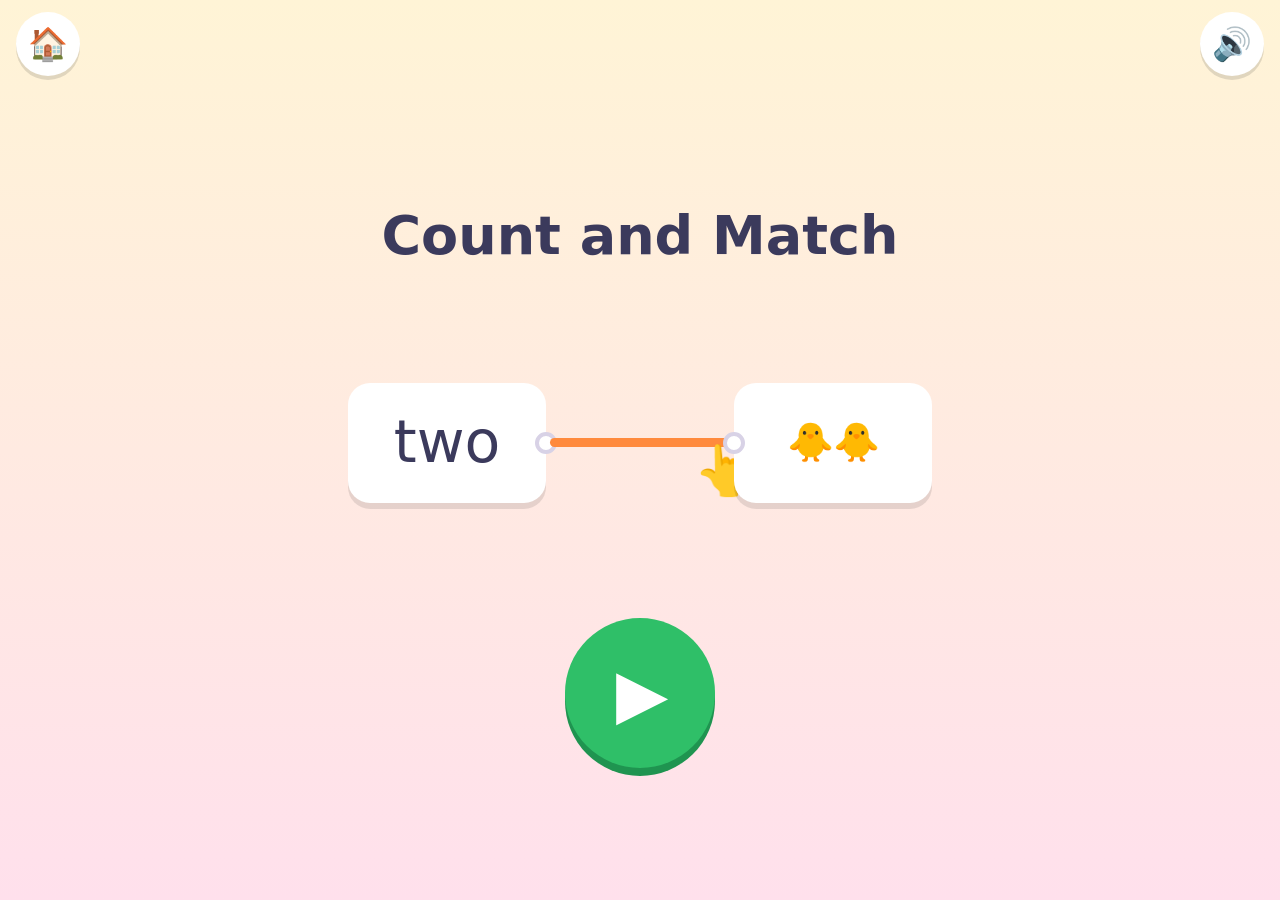
==== count-and-match/index.html @ 6da09826 "Add three number and Halloween games with shared kit - number-words: build the words one to ten from" ====
<!doctype html>
<html lang="en">
<head>
  <meta charset="utf-8">
  <meta name="viewport" content="width=device-width, initial-scale=1, viewport-fit=cover">
  <meta name="apple-mobile-web-app-capable" content="yes">
  <meta name="mobile-web-app-capable" content="yes">
  <title>Count and Match</title>
  <link rel="stylesheet" href="../shared/base.css">
  <link rel="stylesheet" href="style.css">
</head>
<body data-screen="start">
  <header class="topbar">
    <a class="icon-btn" href="../index.html" aria-label="All games">🏠</a>
    <div id="progress" class="progress" aria-hidden="true"></div>
    <button id="mute" class="icon-btn" type="button" aria-label="Mute" aria-pressed="false">🔊</button>
  </header>

  <main>
    <!-- Start screen: a small animated example of a connection -->
    <section id="screen-start" class="screen active">
      <h1 class="title">Count and Match</h1>
      <div class="demo" aria-hidden="true">
        <div class="mcard word-card demo-card">two</div>
        <div class="demo-line"><span class="demo-finger">👆</span></div>
        <div class="mcard set-card demo-card"><span class="set"><span>🐥</span><span>🐥</span></span></div>
      </div>
      <button id="play" class="big-btn pulse" type="button" aria-label="Play">▶</button>
    </section>

    <!-- Game screen: connect each word to the card with that many things -->
    <section id="screen-game" class="screen">
      <div id="board" class="board">
        <div id="words" class="col words"></div>
        <div id="sets" class="col sets"></div>
        <svg id="lines" class="lines" aria-hidden="true"></svg>
      </div>
    </section>

    <!-- End screen -->
    <section id="screen-end" class="screen">
      <div class="trophy" aria-hidden="true">🏆</div>
      <h2 class="well-done">Well done!</h2>
      <div id="end-stars" class="end-stars" aria-hidden="true"></div>
      <div class="end-buttons">
        <button id="again" class="big-btn" type="button" aria-label="Play again">▶</button>
      </div>
    </section>
  </main>

  <div id="celebrate" class="celebrate" aria-hidden="true"></div>

  <script src="../shared/kit.js"></script>
  <script src="game.js"></script>
</body>
</html>
---- shared/base.css ----
/* Shared look and touch behaviour for all games.
   Load it before the game's own stylesheet:  <link rel="stylesheet" href="../shared/base.css"> */

:root {
  --bg-top: #fff4d6;
  --bg-bottom: #ffe0ec;
  --ink: #3b3a5c;
  --card: #ffffff;
  --ghost: #d8d2e6;
  --accent: #ff8a3d;
  --go: #2fbf68;
  --go-shadow: #1f9450;
  --hint: #3d9bff;
  --font: "Chalkboard SE", "Comic Sans MS", "Comic Neue", "Trebuchet MS", system-ui, sans-serif;
}

* {
  box-sizing: border-box;
}

html,
body {
  margin: 0;
  height: 100%;
}

body {
  height: 100vh;
  height: 100dvh;
  display: flex;
  flex-direction: column;
  overflow: hidden;
  padding: env(safe-area-inset-top) env(safe-area-inset-right) env(safe-area-inset-bottom) env(safe-area-inset-left);
  background: linear-gradient(180deg, var(--bg-top), var(--bg-bottom));
  color: var(--ink);
  font-family: var(--font);
  /* Touch: no double-tap zoom, no selection, no callouts, no pull-to-refresh */
  touch-action: manipulation;
  user-select: none;
  -webkit-user-select: none;
  -webkit-touch-callout: none;
  -webkit-tap-highlight-color: transparent;
  overscroll-behavior: none;
}

button {
  font-family: inherit;
  color: inherit;
  border: 0;
  cursor: pointer;
}

/* ---------- Top bar ---------- */

.topbar {
  display: flex;
  align-items: center;
  justify-content: space-between;
  gap: 16px;
  padding: 12px 16px;
}

.icon-btn {
  width: 64px;
  height: 64px;
  flex: none;
  display: grid;
  place-items: center;
  border-radius: 50%;
  background: var(--card);
  box-shadow: 0 4px 0 rgba(0, 0, 0, 0.12);
  font-size: 32px;
  text-decoration: none;
  transition: transform 0.08s;
}

.icon-btn:active {
  transform: translateY(3px) scale(0.95);
}

.progress {
  display: flex;
  gap: 8px;
}

body:not([data-screen="game"]) .progress {
  visibility: hidden;
}

.dot {
  width: 36px;
  height: 36px;
  display: grid;
  place-items: center;
  border-radius: 50%;
  background: rgba(255, 255, 255, 0.7);
  border: 3px solid rgba(59, 58, 92, 0.15);
  font-size: 24px;
}

.dot.current {
  border-color: var(--accent);
}

.dot.done {
  background: transparent;
  border-color: transparent;
  animation: pop 0.4s ease-out;
}

/* ---------- Screens ---------- */

main {
  flex: 1;
  min-height: 0;
  position: relative;
}

.screen {
  display: none;
  height: 100%;
  flex-direction: column;
  align-items: center;
  justify-content: space-evenly;
  padding: 0 16px 16px;
}

.screen.active {
  display: flex;
}

.title {
  margin: 0;
  font-size: clamp(32px, 6vmin, 56px);
  text-align: center;
}

.title span {
  display: block;
  font-size: 0.55em;
  opacity: 0.7;
}

/* ---------- Buttons ---------- */

.big-btn {
  width: clamp(110px, 18vmin, 150px);
  height: clamp(110px, 18vmin, 150px);
  flex: none;
  border-radius: 50%;
  background: var(--go);
  box-shadow: 0 8px 0 var(--go-shadow);
  color: #fff;
  font-size: clamp(48px, 8vmin, 68px);
  padding-left: 0.15em; /* optically centre the ▶ */
  transition: transform 0.08s;
}

.big-btn:active {
  transform: translateY(6px);
  box-shadow: 0 2px 0 var(--go-shadow);
}

.small-btn {
  min-width: 120px;
  height: 80px;
  padding: 0 20px;
  border-radius: 24px;
  background: var(--card);
  box-shadow: 0 6px 0 rgba(0, 0, 0, 0.12);
  font-size: 36px;
  font-weight: bold;
  transition: transform 0.08s;
}

.small-btn:active {
  transform: translateY(4px);
}

.pulse {
  animation: pulse 1.6s ease-in-out infinite;
}

/* ---------- End screen ---------- */

.trophy {
  font-size: clamp(100px, 22vmin, 180px);
  line-height: 1;
  animation: bounce 1.2s ease-in-out infinite;
}

.well-done {
  margin: 0;
  font-size: clamp(44px, 9vmin, 80px);
}

.end-stars {
  font-size: clamp(32px, 6vmin, 52px);
  letter-spacing: 4px;
  text-align: center;
}

.end-buttons {
  display: flex;
  align-items: center;
  gap: 32px;
}

/* ---------- Celebration ---------- */

.celebrate {
  position: fixed;
  inset: 0;
  overflow: hidden;
  pointer-events: none;
}

.burst {
  position: absolute;
  bottom: -80px;
  animation: rise 1.6s ease-out forwards;
}

.bounce {
  animation: pop 0.4s ease-out;
}

.wobble {
  animation: wobble 0.45s ease-in-out;
}

/* ---------- Animations ---------- */

@keyframes pop {
  0% { transform: scale(1); }
  40% { transform: scale(1.18); }
  100% { transform: scale(1); }
}

@keyframes pulse {
  0%, 100% { transform: scale(1); }
  50% { transform: scale(1.08); }
}

@keyframes bounce {
  0%, 100% { transform: translateY(0); }
  50% { transform: translateY(-16px); }
}

@keyframes drop {
  from { transform: translateY(-30px) scale(0.5); opacity: 0; }
  to { transform: none; opacity: 1; }
}

@keyframes wobble {
  0%, 100% { transform: rotate(0); }
  25% { transform: rotate(-6deg); }
  75% { transform: rotate(6deg); }
}

@keyframes rise {
  0% { transform: translate(0, 0) rotate(0); opacity: 1; }
  100% { transform: translate(var(--dx), -75vh) rotate(var(--rot)); opacity: 0; }
}

@media (prefers-reduced-motion: reduce) {
  *, *::before, *::after {
    animation-duration: 0.01ms !important;
    animation-iteration-count: 1 !important;
  }
}
---- count-and-match/style.css ----
/* Count and Match: game-specific styles (shared look is in ../shared/base.css) */

:root {
  --dot: 22px; /* connector dot size */
}

/* ---------- Cards (used on the board and in the start demo) ---------- */

.mcard {
  position: relative;
  display: flex;
  align-items: center;
  justify-content: center;
  border: 4px solid transparent;
  border-radius: 22px;
  background: var(--card);
  box-shadow: 0 6px 0 rgba(0, 0, 0, 0.1);
  transition: transform 0.12s, border-color 0.12s;
}

/* Connector dot on the inner edge of each card */
.mcard::after {
  content: "";
  position: absolute;
  top: 50%;
  width: var(--dot);
  height: var(--dot);
  margin-top: calc(var(--dot) / -2);
  border-radius: 50%;
  background: var(--card);
  border: 4px solid var(--ghost);
  box-sizing: border-box;
}

.word-card::after {
  right: calc(var(--dot) / -2 - 4px);
}

.set-card::after {
  left: calc(var(--dot) / -2 - 4px);
}

.word-card {
  font-size: clamp(36px, 6.5vmin, 60px);
  line-height: 1;
}

.mcard.selected {
  border-color: var(--accent);
  transform: scale(1.05);
}

.mcard.selected::after {
  background: var(--accent);
  border-color: var(--accent);
}

.mcard.target {
  border-color: var(--hint);
}

.mcard.matched {
  border-color: var(--c);
  cursor: default;
}

.mcard.matched::after {
  background: var(--c);
  border-color: var(--c);
}

.word-card.matched {
  color: var(--c);
}

.mcard.hint {
  animation: card-glow 1s ease-in-out infinite;
}

.mcard.nudge {
  animation: pop 0.5s ease-out;
}

/* Objects to count, in rows of five */
.set {
  --size: clamp(28px, 5.4vmin, 46px);
  display: flex;
  flex-wrap: wrap;
  justify-content: center;
  max-width: calc(var(--size) * 5);
  font-size: calc(var(--size) * 0.82);
  line-height: 1;
}

.set > span {
  width: var(--size);
  height: var(--size);
  display: grid;
  place-items: center;
}

.set > span.hop {
  animation: hop 0.35s ease-out backwards;
}

/* ---------- Board ---------- */

.screen#screen-game {
  justify-content: center;
}

.board {
  position: relative;
  display: grid;
  grid-template-columns: minmax(0, 1fr) minmax(0, 1.25fr);
  column-gap: clamp(90px, 20vw, 280px);
  width: min(100%, 1000px);
  height: 100%;
  max-height: 760px;
  touch-action: none; /* we handle drags ourselves */
}

.col {
  display: flex;
  flex-direction: column;
  justify-content: space-evenly;
  gap: clamp(8px, 1.6vmin, 16px);
  min-height: 0;
}

.col .mcard {
  flex: 1 1 0;
  min-height: 72px;
  max-height: 130px;
  padding: 6px 10px;
}

.lines {
  position: absolute;
  inset: 0;
  width: 100%;
  height: 100%;
  overflow: visible;
  pointer-events: none;
}

.lines line {
  stroke-width: 9;
  stroke-linecap: round;
}

.lines .drag-line {
  stroke: var(--accent);
  stroke-dasharray: 2 18;
}

.lines .wrong-line {
  stroke: #b9b3c9;
  animation: fade-out 0.7s ease-in forwards;
}

.lines .match-line {
  animation: draw 0.35s ease-out;
}

/* ---------- Start screen demo ---------- */

.demo {
  display: flex;
  align-items: center;
}

.demo-card {
  width: clamp(140px, 22vmin, 200px);
  height: clamp(90px, 14vmin, 120px);
}

.demo-line {
  position: relative;
  width: clamp(100px, 20vmin, 200px);
  height: 9px;
  margin: 0 4px;
  border-radius: 9px;
  background: var(--accent);
  transform-origin: left center;
  animation: demo-draw 2.4s ease-in-out infinite;
}

.demo-finger {
  position: absolute;
  right: -24px;
  top: 4px;
  font-size: 48px;
}

/* ---------- Animations ---------- */

@keyframes card-glow {
  0%, 100% { box-shadow: 0 6px 0 rgba(0, 0, 0, 0.1), 0 0 0 0 var(--hint); }
  50% { box-shadow: 0 6px 0 rgba(0, 0, 0, 0.1), 0 0 0 10px var(--hint); }
}

@keyframes hop {
  0% { transform: translateY(0) scale(1); }
  50% { transform: translateY(-14px) scale(1.25); }
  100% { transform: translateY(0) scale(1); }
}

@keyframes fade-out {
  to { opacity: 0; }
}

@keyframes draw {
  from { opacity: 0; }
  to { opacity: 1; }
}

@keyframes demo-draw {
  0% { transform: scaleX(0); }
  50%, 85% { transform: scaleX(1); }
  100% { transform: scaleX(1); opacity: 0; }
}
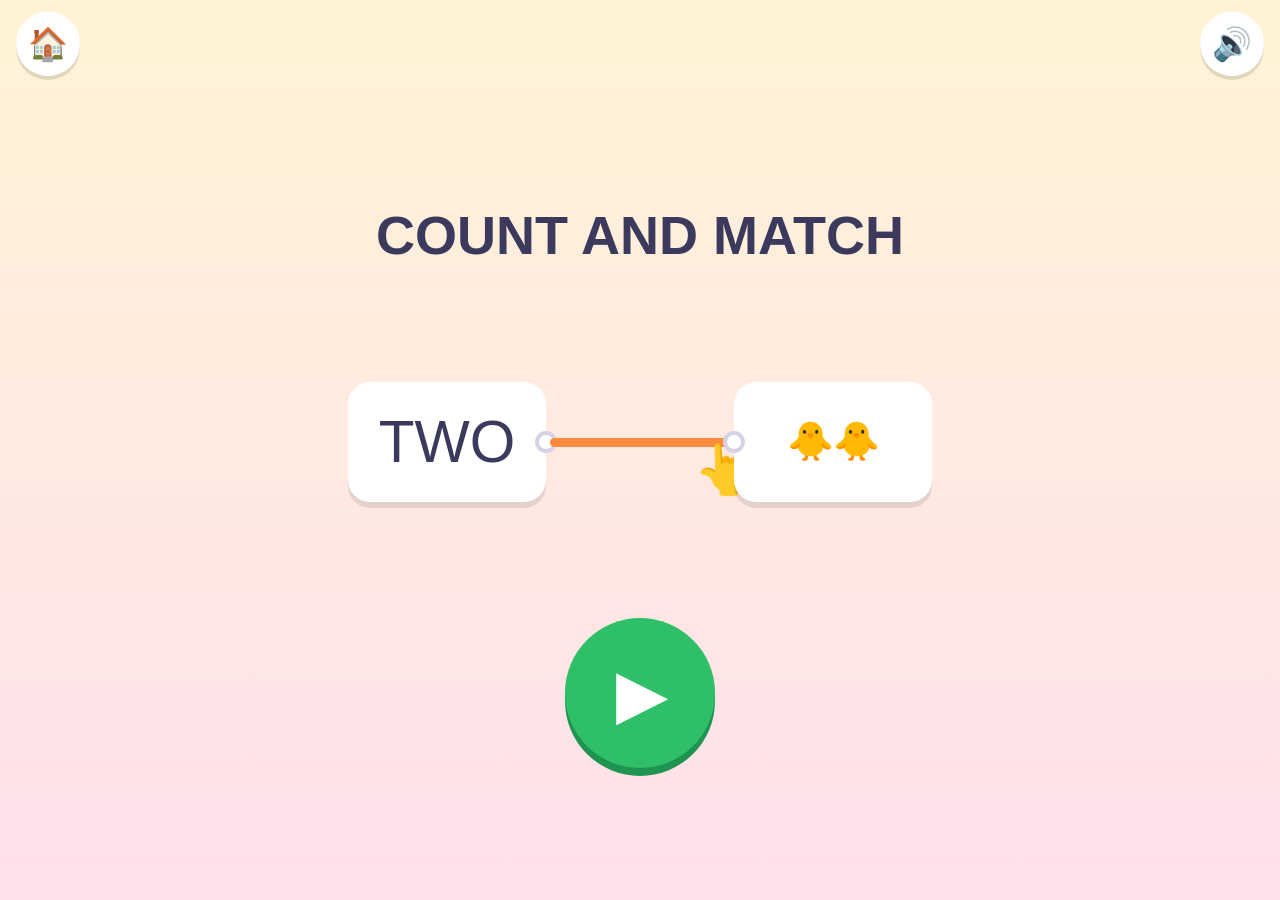
==== commit 2b6182e9: "Add Halloween Memory, letter-case setting and no-cache dev server - halloween-memory: new game. Card" ====
--- a/count-and-match/index.html
+++ b/count-and-match/index.html
@@ -6,6 +6,7 @@
   <meta name="apple-mobile-web-app-capable" content="yes">
   <meta name="mobile-web-app-capable" content="yes">
   <title>Count and Match</title>
+  <script src="../shared/settings.js"></script>
   <link rel="stylesheet" href="../shared/base.css">
   <link rel="stylesheet" href="style.css">
 </head>
--- a/shared/base.css
+++ b/shared/base.css
@@ -11,7 +11,7 @@
   --go: #2fbf68;
   --go-shadow: #1f9450;
   --hint: #3d9bff;
-  --font: "Chalkboard SE", "Comic Sans MS", "Comic Neue", "Trebuchet MS", system-ui, sans-serif;
+  --font: "Helvetica Neue", Helvetica, Arial, sans-serif;
 }
 
 * {
@@ -34,6 +34,7 @@
   background: linear-gradient(180deg, var(--bg-top), var(--bg-bottom));
   color: var(--ink);
   font-family: var(--font);
+  text-transform: uppercase; /* capital block letters (default; see letter case below) */
   /* Touch: no double-tap zoom, no selection, no callouts, no pull-to-refresh */
   touch-action: manipulation;
   user-select: none;
@@ -43,8 +44,14 @@
   overscroll-behavior: none;
 }
 
+/* Letter case is chosen on the games index page (shared/settings.js) */
+html[data-letter-case="lower"] body {
+  text-transform: lowercase;
+}
+
 button {
   font-family: inherit;
+  text-transform: inherit;
   color: inherit;
   border: 0;
   cursor: pointer;
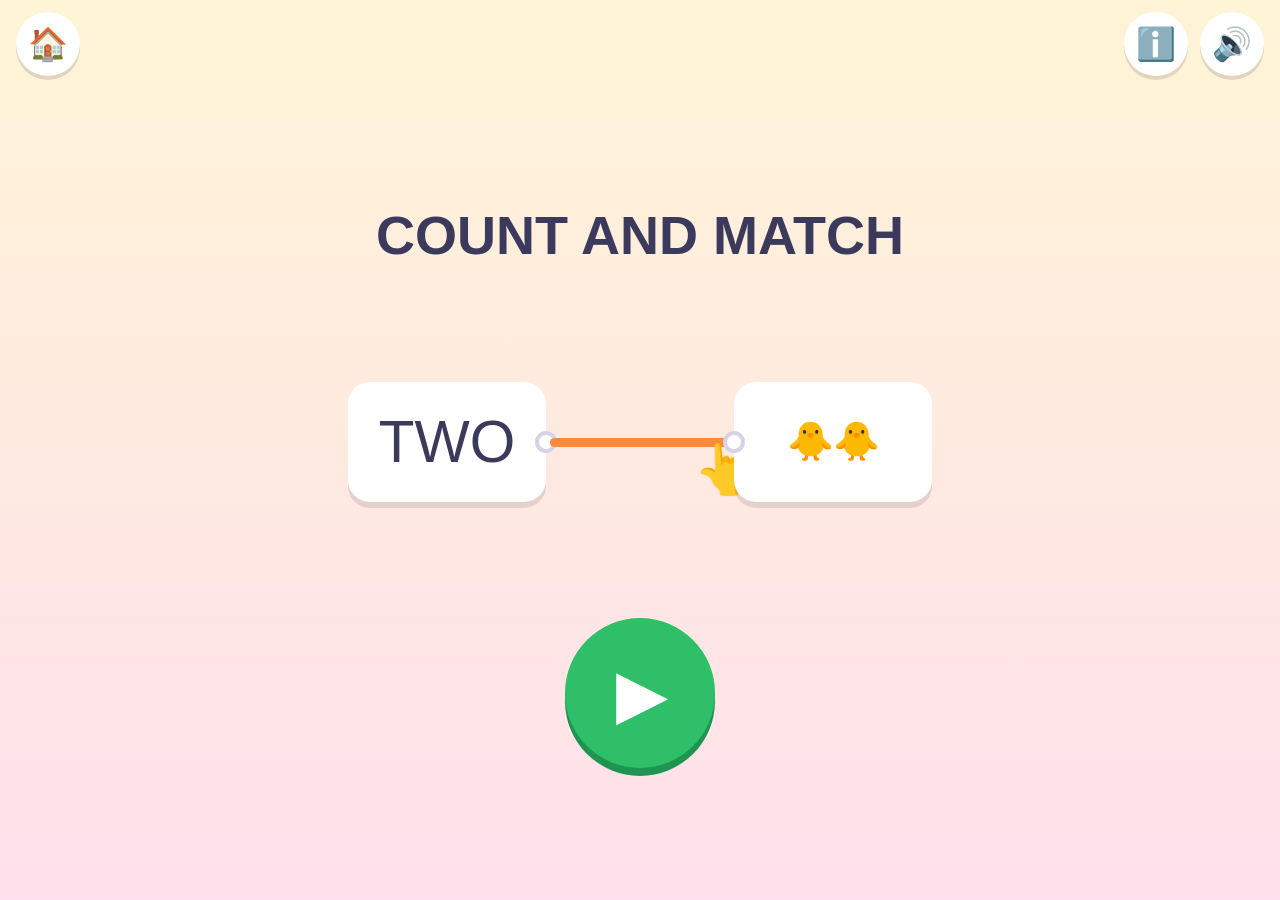
==== commit 9eaea757: "Add optional information panel to games; credit Flora - shared/kit.js: if a game has <template id="g" ====
--- a/count-and-match/index.html
+++ b/count-and-match/index.html
@@ -16,6 +16,20 @@
     <div id="progress" class="progress" aria-hidden="true"></div>
     <button id="mute" class="icon-btn" type="button" aria-label="Mute" aria-pressed="false">🔊</button>
   </header>
+
+  <!-- Information panel (shown by the ℹ️ button; see setupInfo in ../shared/kit.js) -->
+  <template id="game-info">
+    <h2>Count and Match</h2>
+    <p>Learn how the numbers 1 to 10 are written in English, by counting.</p>
+    <h3>How to play</h3>
+    <ol>
+      <li>Number words are on the left, cards with things to count are on the right.</li>
+      <li>Connect each word to the card with that many things: draw a line with your finger, or tap one card and then the other.</li>
+      <li>Tap a word to hear it. Tap a card to see its things hop, one by one.</li>
+      <li>A wrong match just wobbles. After two wrong tries, or a pause, the right pair glows.</li>
+      <li>Every round has all ten numbers, on two boards of five.</li>
+    </ol>
+  </template>
 
   <main>
     <!-- Start screen: a small animated example of a connection -->
--- a/shared/base.css
+++ b/shared/base.css
@@ -90,6 +90,11 @@
   gap: 8px;
 }
 
+.topbar-right {
+  display: flex;
+  gap: 12px;
+}
+
 body:not([data-screen="game"]) .progress {
   visibility: hidden;
 }
@@ -213,6 +218,75 @@
   gap: 32px;
 }
 
+/* ---------- Information panel (see setupInfo in kit.js) ---------- */
+
+.info-panel {
+  width: min(680px, calc(100vw - 32px));
+  max-height: calc(100dvh - 48px);
+  padding: 0;
+  border: 0;
+  border-radius: 28px;
+  background: #fffaf0;
+  color: #3b3a5c;
+  box-shadow: 0 12px 40px rgba(0, 0, 0, 0.35);
+  overflow: hidden;
+}
+
+.info-panel[open] {
+  display: flex;
+  flex-direction: column;
+}
+
+.info-panel::backdrop {
+  background: rgba(20, 14, 50, 0.6);
+}
+
+.info-close {
+  position: absolute;
+  top: 12px;
+  right: 12px;
+  width: 56px;
+  height: 56px;
+  border-radius: 50%;
+  background: #ece6f5;
+  font-size: 28px;
+  line-height: 1;
+}
+
+.info-close:active {
+  transform: scale(0.94);
+}
+
+.info-body {
+  overflow-y: auto;
+  -webkit-overflow-scrolling: touch;
+  touch-action: pan-y;
+  padding: 24px 32px 28px;
+  font-size: 20px;
+  line-height: 1.45;
+  text-align: left;
+}
+
+.info-body h2 {
+  margin: 0 64px 12px 0;
+  font-size: 30px;
+}
+
+.info-body h3 {
+  margin: 22px 0 8px;
+  font-size: 22px;
+}
+
+.info-body p,
+.info-body ul,
+.info-body ol {
+  margin: 0 0 10px;
+}
+
+.info-body li {
+  margin-bottom: 6px;
+}
+
 /* ---------- Celebration ---------- */
 
 .celebrate {
